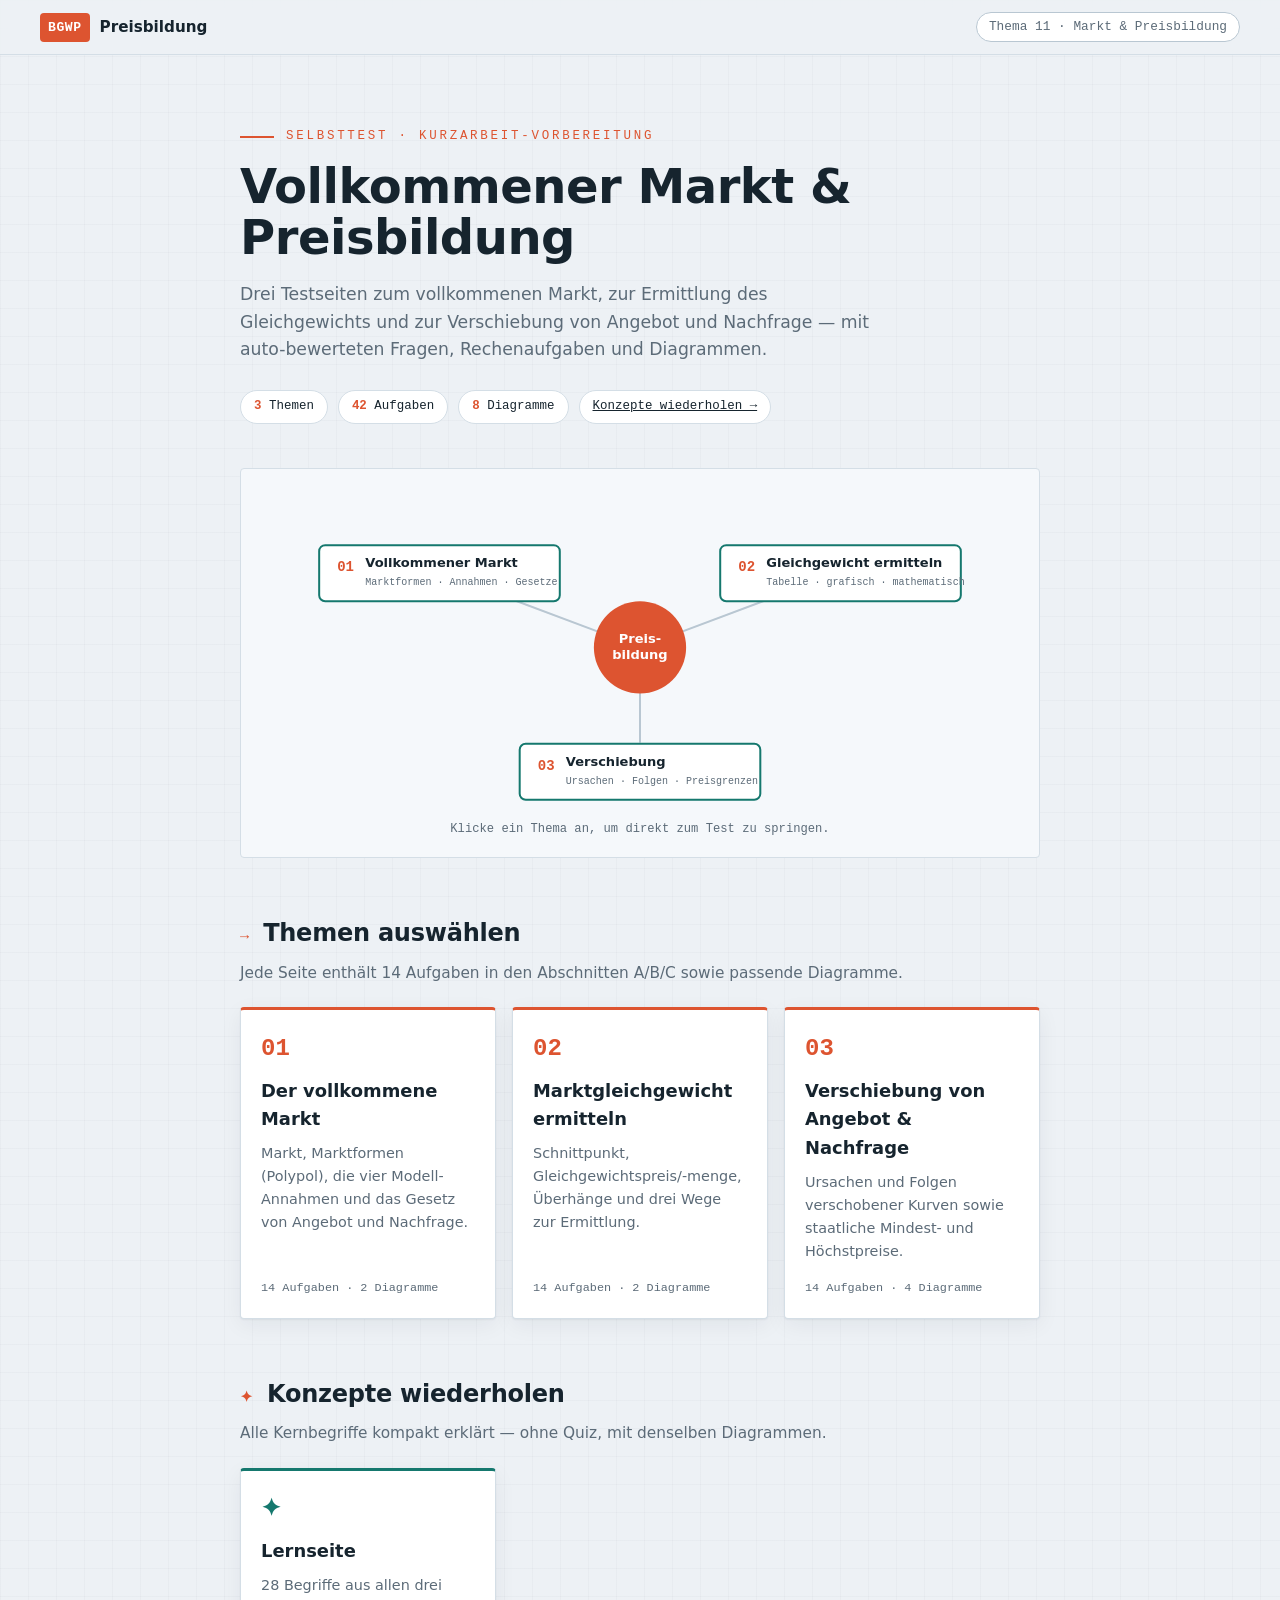
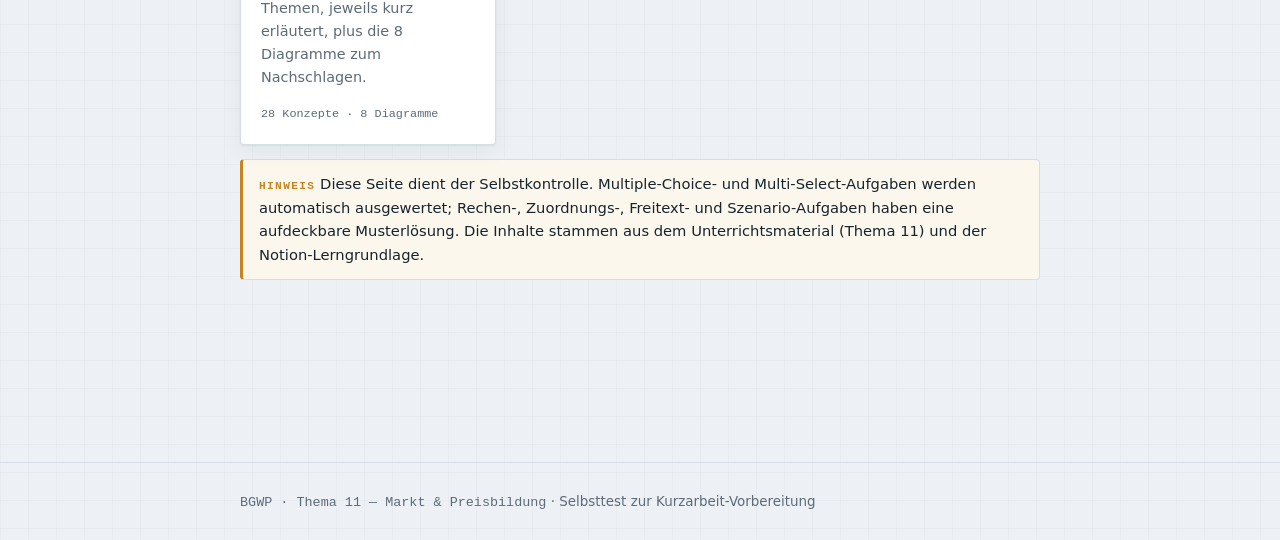
==== index.html @ 6e6ee2aa "Lernwebsite zu VWL Marktgleichgewicht" ====
<!DOCTYPE html>
<html lang="de">
<head>
<meta charset="utf-8">
<meta name="viewport" content="width=device-width, initial-scale=1">
<title>BGWP · Preisbildung — Selbsttest</title>
<link rel="stylesheet" href="assets/style.css">
</head>
<body>
<header class="topbar">
  <a class="brand" href="index.html"><span class="mark">BGWP</span><b>Preisbildung</b></a>
  <div class="spacer"></div>
  <span class="scorechip">Thema 11 · Markt &amp; Preisbildung</span>
</header>
<main><div class="wrap">

  <section class="hero">
    <p class="eyebrow">Selbsttest · Kurzarbeit-Vorbereitung</p>
    <h1>Vollkommener Markt &amp; Preisbildung</h1>
    <p class="lede">Drei Testseiten zum vollkommenen Markt, zur Ermittlung des Gleichgewichts und zur
      Verschiebung von Angebot und Nachfrage — mit auto-bewerteten Fragen, Rechenaufgaben und Diagrammen.</p>
    <div class="hero-meta">
      <span class="pill"><b>3</b> Themen</span>
      <span class="pill"><b>42</b> Aufgaben</span>
      <span class="pill"><b>8</b> Diagramme</span>
      <a class="pill" href="lernseite.html">Konzepte wiederholen →</a>
    </div>
  </section>

  <figure class="diagram">
    <svg viewBox="0 0 760 320" role="img" aria-label="Navigationsdiagramm: zentrale Preisbildung mit drei Themen — vollkommener Markt, Gleichgewicht ermitteln und Verschiebung">
      <!-- spokes -->
      <line x1="380" y1="160" x2="180" y2="85" stroke="#B9C7D2" stroke-width="2"/>
      <line x1="380" y1="160" x2="580" y2="85" stroke="#B9C7D2" stroke-width="2"/>
      <line x1="380" y1="160" x2="380" y2="255" stroke="#B9C7D2" stroke-width="2"/>
      <!-- hub -->
      <circle cx="380" cy="160" r="46" fill="#DD5430"/>
      <text x="380" y="156" text-anchor="middle" fill="#fff" style="font-family:var(--font-display);font-weight:700;font-size:13px;">Preis-</text>
      <text x="380" y="172" text-anchor="middle" fill="#fff" style="font-family:var(--font-display);font-weight:700;font-size:13px;">bildung</text>

      <!-- node 01 -->
      <a href="01-vollkommener-markt.html">
        <rect x="60" y="58" width="240" height="56" rx="6" fill="#FFFFFF" stroke="#15786E" stroke-width="2"/>
        <text x="78" y="84" style="font-family:var(--font-mono);font-weight:700;font-size:14px;fill:#DD5430;">01</text>
        <text x="106" y="80" style="font-family:var(--font-display);font-weight:700;font-size:13px;fill:#16242E;">Vollkommener Markt</text>
        <text x="106" y="98" style="font-family:var(--font-mono);font-size:10px;fill:#5C6B78;">Marktformen · Annahmen · Gesetze</text>
      </a>
      <!-- node 02 -->
      <a href="02-marktgleichgewicht-ermitteln.html">
        <rect x="460" y="58" width="240" height="56" rx="6" fill="#FFFFFF" stroke="#15786E" stroke-width="2"/>
        <text x="478" y="84" style="font-family:var(--font-mono);font-weight:700;font-size:14px;fill:#DD5430;">02</text>
        <text x="506" y="80" style="font-family:var(--font-display);font-weight:700;font-size:13px;fill:#16242E;">Gleichgewicht ermitteln</text>
        <text x="506" y="98" style="font-family:var(--font-mono);font-size:10px;fill:#5C6B78;">Tabelle · grafisch · mathematisch</text>
      </a>
      <!-- node 03 -->
      <a href="03-verschiebung-angebot-nachfrage.html">
        <rect x="260" y="256" width="240" height="56" rx="6" fill="#FFFFFF" stroke="#15786E" stroke-width="2"/>
        <text x="278" y="282" style="font-family:var(--font-mono);font-weight:700;font-size:14px;fill:#DD5430;">03</text>
        <text x="306" y="278" style="font-family:var(--font-display);font-weight:700;font-size:13px;fill:#16242E;">Verschiebung</text>
        <text x="306" y="296" style="font-family:var(--font-mono);font-size:10px;fill:#5C6B78;">Ursachen · Folgen · Preisgrenzen</text>
      </a>
    </svg>
    <figcaption>Klicke ein Thema an, um direkt zum Test zu springen.</figcaption>
  </figure>

  <div class="sec-head"><span class="ix">→</span><h2>Themen auswählen</h2></div>
  <p class="sec-sub">Jede Seite enthält 14 Aufgaben in den Abschnitten A/B/C sowie passende Diagramme.</p>

  <div class="topic-grid">
    <a class="topic-card" href="01-vollkommener-markt.html">
      <span class="tc-num">01</span>
      <h3>Der vollkommene Markt</h3>
      <p>Markt, Marktformen (Polypol), die vier Modell-Annahmen und das Gesetz von Angebot und Nachfrage.</p>
      <span class="tc-meta">14 Aufgaben · 2 Diagramme</span>
    </a>
    <a class="topic-card" href="02-marktgleichgewicht-ermitteln.html">
      <span class="tc-num">02</span>
      <h3>Marktgleichgewicht ermitteln</h3>
      <p>Schnittpunkt, Gleichgewichtspreis/-menge, Über­hänge und drei Wege zur Ermittlung.</p>
      <span class="tc-meta">14 Aufgaben · 2 Diagramme</span>
    </a>
    <a class="topic-card" href="03-verschiebung-angebot-nachfrage.html">
      <span class="tc-num">03</span>
      <h3>Verschiebung von Angebot &amp; Nachfrage</h3>
      <p>Ursachen und Folgen verschobener Kurven sowie staatliche Mindest- und Höchstpreise.</p>
      <span class="tc-meta">14 Aufgaben · 4 Diagramme</span>
    </a>
  </div>

  <div class="sec-head"><span class="ix">✦</span><h2>Konzepte wiederholen</h2></div>
  <p class="sec-sub">Alle Kernbegriffe kompakt erklärt — ohne Quiz, mit denselben Diagrammen.</p>

  <div class="topic-grid">
    <a class="topic-card" href="lernseite.html" style="border-top-color:var(--accent-2);">
      <span class="tc-num" style="color:var(--accent-2);">✦</span>
      <h3>Lernseite</h3>
      <p>28 Begriffe aus allen drei Themen, jeweils kurz erläutert, plus die 8 Diagramme zum Nachschlagen.</p>
      <span class="tc-meta">28 Konzepte · 8 Diagramme</span>
    </a>
  </div>

  <div class="note"><span class="lbl">Hinweis</span> Diese Seite dient der Selbstkontrolle. Multiple-Choice- und
    Multi-Select-Aufgaben werden automatisch ausgewertet; Rechen-, Zuordnungs-, Freitext- und Szenario-Aufgaben
    haben eine aufdeckbare Musterlösung. Die Inhalte stammen aus dem Unterrichtsmaterial (Thema 11) und der
    Notion-Lerngrundlage.</div>

</div></main>
<footer class="foot"><div class="wrap"><span class="mono">BGWP · Thema 11 — Markt &amp; Preisbildung</span> · Selbsttest zur Kurzarbeit-Vorbereitung</div></footer>
</body>
</html>
---- assets/style.css ----
/* =========================================================================
   IT-Lernmaterial · Selbsttest-Website
   Visual identity: signal-orange + deep teal on cool blue-grey paper.
   Monospace carries all technical tokens — the subject's own vernacular.
   ========================================================================= */

:root {
  --ground:      #EDF1F5;
  --surface:     #FFFFFF;
  --surface-2:   #F5F8FB;
  --ink:         #16242E;
  --muted:       #5C6B78;
  --line:        #D4DEE6;
  --line-strong: #B9C7D2;
  --accent:      #DD5430;  /* signal orange — structure, emphasis */
  --accent-deep: #B23E1F;
  --accent-tint: #FBEAE3;
  --accent-2:    #15786E;  /* teal — correct / solutions */
  --accent-2-tint:#E4F1EF;
  --warn:        #B5462F;
  --gold:        #C6841E;

  --font-display: "Segoe UI Semibold","Segoe UI",system-ui,-apple-system,sans-serif;
  --font-body:    "Segoe UI",system-ui,-apple-system,"Helvetica Neue",sans-serif;
  --font-mono:    "Cascadia Code","Cascadia Mono","Consolas",ui-monospace,"SF Mono",monospace;

  --maxw: 880px;
  --radius: 4px;
  --shadow: 0 1px 2px rgba(22,36,46,.06), 0 6px 22px rgba(22,36,46,.06);
}

* { box-sizing: border-box; }

html { scroll-behavior: smooth; scroll-padding-top: 84px; }

body {
  margin: 0;
  font-family: var(--font-body);
  color: var(--ink);
  background: var(--ground);
  line-height: 1.6;
  -webkit-font-smoothing: antialiased;
  background-image:
    linear-gradient(rgba(22,36,46,.022) 1px, transparent 1px),
    linear-gradient(90deg, rgba(22,36,46,.022) 1px, transparent 1px);
  background-size: 28px 28px;
}

/* ---------- top bar ---------------------------------------------------- */
.topbar {
  position: sticky; top: 0; z-index: 50;
  display: flex; align-items: center; gap: 16px;
  padding: 12px clamp(16px,4vw,40px);
  background: rgba(237,241,245,.86);
  backdrop-filter: blur(8px);
  border-bottom: 1px solid var(--line);
}
.brand { display: flex; align-items: center; gap: 10px; text-decoration: none; color: var(--ink); }
.brand .mark {
  font-family: var(--font-mono); font-weight: 700; letter-spacing: .04em;
  background: var(--accent); color: #fff; padding: 4px 8px; border-radius: var(--radius);
  font-size: .82rem;
}
.brand .mark .slash { opacity: .6; }
.brand b { font-weight: 700; font-size: .95rem; }
.brand span.sub { color: var(--muted); font-size: .8rem; }
.topbar .spacer { flex: 1; }
.topnav { display: flex; gap: 2px; flex-wrap: wrap; }
.topnav a {
  font-family: var(--font-mono); font-size: .82rem; text-decoration: none;
  color: var(--muted); padding: 5px 9px; border-radius: var(--radius);
}
.topnav a:hover { color: var(--ink); background: var(--surface-2); }
.topnav a.current { color: #fff; background: var(--accent); }

/* score chip */
.scorechip {
  font-family: var(--font-mono); font-size: .8rem; color: var(--muted);
  border: 1px solid var(--line-strong); border-radius: 999px; padding: 4px 12px;
  background: var(--surface); white-space: nowrap;
}
.scorechip b { color: var(--accent-2); }

/* ---------- layout ----------------------------------------------------- */
.wrap { max-width: var(--maxw); margin: 0 auto; padding: 0 clamp(16px,4vw,40px); }
main { padding-bottom: 96px; }

/* ---------- hero ------------------------------------------------------- */
.hero { padding: clamp(36px,7vw,72px) 0 clamp(28px,4vw,40px); }
.eyebrow {
  font-family: var(--font-mono); font-size: .78rem; letter-spacing: .22em;
  text-transform: uppercase; color: var(--accent); margin: 0 0 14px;
  display: flex; align-items: center; gap: 12px;
}
.eyebrow::before { content:""; width: 34px; height: 2px; background: var(--accent); display:inline-block; }

.hero-num {
  font-family: var(--font-mono); font-weight: 700;
  font-size: clamp(3.4rem,12vw,7rem); line-height: .9; color: var(--ink);
  display: flex; align-items: baseline; gap: .15em;
}
.hero-num .hash { color: var(--accent); font-size: .5em; }
h1 {
  font-family: var(--font-display); font-weight: 700;
  font-size: clamp(1.8rem,4.4vw,3rem); line-height: 1.06; margin: 6px 0 0;
  letter-spacing: -.01em;
}
.hero .lede { font-size: 1.08rem; color: var(--muted); max-width: 60ch; margin: 18px 0 0; }

.hero-meta { display: flex; flex-wrap: wrap; gap: 10px; margin-top: 26px; }
.pill {
  font-family: var(--font-mono); font-size: .78rem; color: var(--ink);
  background: var(--surface); border: 1px solid var(--line); border-radius: 999px;
  padding: 6px 13px;
}
.pill b { color: var(--accent); }

/* ---------- section heads --------------------------------------------- */
.sec-head { margin: 56px 0 8px; display: flex; align-items: baseline; gap: 14px; }
.sec-head .ix {
  font-family: var(--font-mono); color: var(--accent); font-weight: 700; font-size: .95rem;
}
.sec-head h2 {
  font-family: var(--font-display); font-weight: 700; font-size: 1.5rem; margin: 0;
  letter-spacing: -.01em;
}
.sec-sub { color: var(--muted); margin: 0 0 22px; font-size: .96rem; }
hr.rule { border: 0; border-top: 1px solid var(--line); margin: 0; }

/* ---------- question cards -------------------------------------------- */
.q {
  background: var(--surface); border: 1px solid var(--line); border-radius: var(--radius);
  box-shadow: var(--shadow); margin: 18px 0; overflow: hidden;
  border-left: 3px solid var(--line-strong);
}
.q.answered-ok  { border-left-color: var(--accent-2); }
.q.answered-bad { border-left-color: var(--accent); }

.q-head {
  display: flex; align-items: center; gap: 12px;
  padding: 14px 22px 0;
}
.q-num {
  font-family: var(--font-mono); font-weight: 700; color: var(--accent); font-size: .95rem;
}
.q-type {
  font-family: var(--font-mono); font-size: .68rem; letter-spacing: .12em; text-transform: uppercase;
  color: var(--muted); border: 1px solid var(--line); border-radius: 999px; padding: 2px 9px;
}
.q-type.calc { color: var(--accent-deep); border-color: var(--accent-tint); background: var(--accent-tint); }
.q-pts { margin-left: auto; font-family: var(--font-mono); font-size: .72rem; color: var(--muted); }

.q-body { padding: 12px 22px 4px; }
.q-text { margin: 0 0 14px; font-size: 1.02rem; }
.q-text strong { font-weight: 700; }
.q-body code, .mono { font-family: var(--font-mono); }
.q-body code {
  background: var(--surface-2); border: 1px solid var(--line); border-radius: 3px;
  padding: .05em .4em; font-size: .92em;
}

/* options */
.q-options { list-style: none; margin: 0 0 8px; padding: 0; display: grid; gap: 8px; }
.opt {
  display: flex; align-items: flex-start; gap: 11px;
  padding: 11px 14px; border: 1px solid var(--line); border-radius: var(--radius);
  cursor: pointer; transition: background .12s, border-color .12s; background: var(--surface);
  font-size: .98rem;
}
.opt:hover { background: var(--surface-2); border-color: var(--line-strong); }
.opt .tick {
  flex: none; width: 20px; height: 20px; border: 1.5px solid var(--line-strong);
  border-radius: 50%; display: grid; place-items: center; margin-top: 1px;
  font-family: var(--font-mono); font-size: .7rem; color: transparent;
}
.opt[data-multi="true"] .tick { border-radius: 4px; }
.q-options.locked .opt { cursor: default; }
.opt.picked { border-color: var(--ink); background: var(--surface-2); }
.opt.picked .tick { background: var(--ink); border-color: var(--ink); color: #fff; }
.q-options:not(.locked) .opt.picked .tick::after { content: "✓"; }
.opt.correct   { border-color: var(--accent-2); background: var(--accent-2-tint); }
.opt.correct .tick { background: var(--accent-2); border-color: var(--accent-2); color:#fff; }
.opt.wrong     { border-color: var(--warn); background: var(--accent-tint); }
.opt.wrong .tick { background: var(--warn); border-color: var(--warn); color:#fff; }
.opt.reveal-correct { border-color: var(--accent-2); }
.opt.reveal-correct .tick { color: var(--accent-2); border-color: var(--accent-2); }

/* reveal button + solution */
.q-foot { padding: 4px 22px 18px; display: flex; gap: 10px; flex-wrap: wrap; }
.q-reveal {
  font-family: var(--font-mono); font-size: .82rem; cursor: pointer;
  background: transparent; color: var(--accent-2); border: 1px solid var(--accent-2);
  border-radius: var(--radius); padding: 7px 14px; transition: background .12s,color .12s;
}
.q-reveal:hover { background: var(--accent-2); color: #fff; }
.q-reveal[aria-expanded="true"] { background: var(--accent-2); color:#fff; }
.q-check {
  font-family: var(--font-mono); font-size: .82rem; cursor: pointer;
  background: var(--ink); color: #fff; border: 1px solid var(--ink);
  border-radius: var(--radius); padding: 7px 14px;
}
.q-check:hover { background: #0e1920; }

.q-solution {
  margin: 14px 22px 20px; padding: 16px 18px;
  background: var(--accent-2-tint); border: 1px solid #BFE0DB; border-left: 3px solid var(--accent-2);
  border-radius: var(--radius); font-size: .96rem;
}
.q-solution[hidden] { display: none; }
.q-solution .sol-label {
  font-family: var(--font-mono); font-size: .68rem; letter-spacing: .14em; text-transform: uppercase;
  color: var(--accent-2); font-weight: 700; display: block; margin-bottom: 8px;
}
.q-solution p { margin: 0 0 8px; }
.q-solution p:last-child { margin-bottom: 0; }
.q-solution ul, .q-solution ol { margin: 6px 0; padding-left: 22px; }
.q-solution li { margin: 4px 0; }
.q-solution code {
  font-family: var(--font-mono); background: rgba(255,255,255,.7);
  border: 1px solid #BFE0DB; border-radius: 3px; padding: .04em .35em;
}
.q-solution .step {
  font-family: var(--font-mono); font-size: .9rem; background: rgba(255,255,255,.75);
  border: 1px solid #CFE5E1; border-radius: 4px; padding: 8px 12px; margin: 8px 0; white-space: pre-wrap;
}
.tag-mistake {
  display:inline-block; font-family:var(--font-mono); font-size:.7rem; color:var(--warn);
  background:var(--accent-tint); border:1px solid #EBC9BD; border-radius:999px; padding:1px 8px; margin-right:6px;
}

/* ---------- figures / diagrams ---------------------------------------- */
figure.diagram {
  margin: 4px 0 16px; padding: 18px; background: var(--surface-2);
  border: 1px solid var(--line); border-radius: var(--radius); overflow-x: auto;
}
figure.diagram svg { display: block; max-width: 100%; height: auto; margin: 0 auto; }
figure.diagram figcaption {
  font-family: var(--font-mono); font-size: .76rem; color: var(--muted);
  margin-top: 12px; text-align: center;
}
.svg-label { font-family: var(--font-mono); font-size: 12px; fill: var(--ink); }
.svg-label-sm { font-family: var(--font-mono); font-size: 10px; fill: var(--muted); }
.svg-title { font-family: var(--font-body); font-weight: 700; font-size: 13px; fill: var(--ink); }

/* ---------- gallery page ---------------------------------------------- */
.gal-nav { display: flex; flex-wrap: wrap; gap: 8px; margin-top: 18px; }
.gal-nav a.pill { text-decoration: none; transition: border-color .15s, transform .15s; }
.gal-nav a.pill:hover { border-color: var(--line-strong); transform: translateY(-2px); }
.gal-nav .cnt {
  font-family: var(--font-mono); font-size: .7rem; color: var(--accent); margin-left: 4px;
}
.sec-sub .src-link { color: var(--accent); text-decoration: none; font-weight: 600; }
.sec-sub .src-link:hover { text-decoration: underline; }
.gal-grid {
  display: grid; grid-template-columns: repeat(auto-fill, minmax(360px, 1fr));
  gap: 16px; margin-top: 8px;
}
.gal-item { display: flex; }
.gal-item figure.diagram { margin: 0; width: 100%; }

/* ---------- learning page (concept review) ---------------------------- */
.learn-grid {
  display: grid; grid-template-columns: repeat(auto-fill, minmax(260px, 1fr));
  gap: 12px; margin: 8px 0 18px;
}
.learn-card {
  background: var(--surface); border: 1px solid var(--line); border-radius: var(--radius);
  border-left: 3px solid var(--accent-2); padding: 14px 16px; box-shadow: var(--shadow);
}
.learn-card .lc-term {
  font-family: var(--font-mono); font-weight: 700; color: var(--accent-2);
  font-size: .92rem; display: block; margin-bottom: 5px;
}
.learn-card .lc-def { margin: 0; font-size: .92rem; color: var(--ink); }
.learn-card .lc-def code {
  font-family: var(--font-mono); background: var(--surface-2);
  border: 1px solid var(--line); border-radius: 3px; padding: .04em .35em; font-size: .9em;
}

/* ---------- reference tables ------------------------------------------ */
.tbl-wrap { overflow-x: auto; margin: 4px 0 12px; }
table.ref {
  border-collapse: collapse; width: 100%; font-size: .9rem; background: var(--surface);
}
table.ref th, table.ref td { border: 1px solid var(--line); padding: 8px 11px; text-align: left; vertical-align: top; }
table.ref th { background: var(--ink); color: #fff; font-weight: 600; font-size: .82rem; }
table.ref tr:nth-child(even) td { background: var(--surface-2); }
table.ref code, table.ref .mono { font-family: var(--font-mono); font-size: .9em; }

/* ---------- callouts --------------------------------------------------- */
.note {
  border: 1px solid var(--line); border-left: 3px solid var(--gold); background: #FCF7EC;
  border-radius: var(--radius); padding: 12px 16px; margin: 14px 0; font-size: .92rem;
}
.note .lbl { font-family: var(--font-mono); font-size: .7rem; letter-spacing:.12em; text-transform:uppercase; color: var(--gold); font-weight:700; }

/* ---------- index page topic grid ------------------------------------- */
.topic-grid { display: grid; grid-template-columns: repeat(auto-fill,minmax(250px,1fr)); gap: 16px; margin: 8px 0 0; }
.topic-card {
  display: flex; flex-direction: column; gap: 8px; text-decoration: none; color: var(--ink);
  background: var(--surface); border: 1px solid var(--line); border-radius: var(--radius);
  padding: 20px; box-shadow: var(--shadow); transition: transform .14s, border-color .14s, box-shadow .14s;
  border-top: 3px solid var(--accent);
}
.topic-card:hover { transform: translateY(-3px); border-color: var(--line-strong);
  box-shadow: 0 8px 30px rgba(22,36,46,.12); }
.topic-card .tc-num { font-family: var(--font-mono); font-weight: 700; color: var(--accent); font-size: 1.5rem; }
.topic-card h3 { font-family: var(--font-display); margin: 0; font-size: 1.12rem; }
.topic-card p { margin: 0; color: var(--muted); font-size: .9rem; }
.topic-card .tc-meta { margin-top: auto; font-family: var(--font-mono); font-size: .74rem; color: var(--muted); padding-top: 8px; }

/* ---------- pager (prev/next) ----------------------------------------- */
.pager { display: flex; justify-content: space-between; gap: 12px; margin-top: 64px; }
.pager a {
  flex: 1; text-decoration: none; color: var(--ink); background: var(--surface);
  border: 1px solid var(--line); border-radius: var(--radius); padding: 16px 18px;
  transition: border-color .14s, background .14s;
}
.pager a:hover { border-color: var(--accent); }
.pager a.next { text-align: right; }
.pager a span { display: block; font-family: var(--font-mono); font-size: .72rem; color: var(--muted); letter-spacing:.1em; text-transform:uppercase; }
.pager a b { font-weight: 700; }
.pager a[aria-disabled="true"] { opacity: .4; pointer-events: none; }

/* ---------- controls bar ---------------------------------------------- */
.controls { display: flex; flex-wrap: wrap; gap: 10px; align-items: center; margin: 8px 0 24px; }
.btn {
  font-family: var(--font-mono); font-size: .82rem; cursor: pointer; border-radius: var(--radius);
  padding: 8px 15px; border: 1px solid var(--line-strong); background: var(--surface); color: var(--ink);
  transition: background .12s, border-color .12s, color .12s;
}
.btn:hover { border-color: var(--accent); }
.btn.primary { background: var(--accent); border-color: var(--accent); color: #fff; }
.btn.primary:hover { background: var(--accent-deep); border-color: var(--accent-deep); }

/* ---------- footer ----------------------------------------------------- */
.foot { border-top: 1px solid var(--line); margin-top: 72px; padding: 28px 0; color: var(--muted); font-size: .84rem; }
.foot .mono { font-family: var(--font-mono); }

/* ---------- accessibility & motion ------------------------------------ */
:focus-visible { outline: 2px solid var(--accent); outline-offset: 2px; }
@media (prefers-reduced-motion: reduce) {
  * { animation: none !important; transition: none !important; scroll-behavior: auto; }
}
@media (max-width: 620px) {
  .topnav { display: none; }
  .q-head, .q-body, .q-foot { padding-left: 16px; padding-right: 16px; }
  .q-solution { margin-left: 16px; margin-right: 16px; }
}
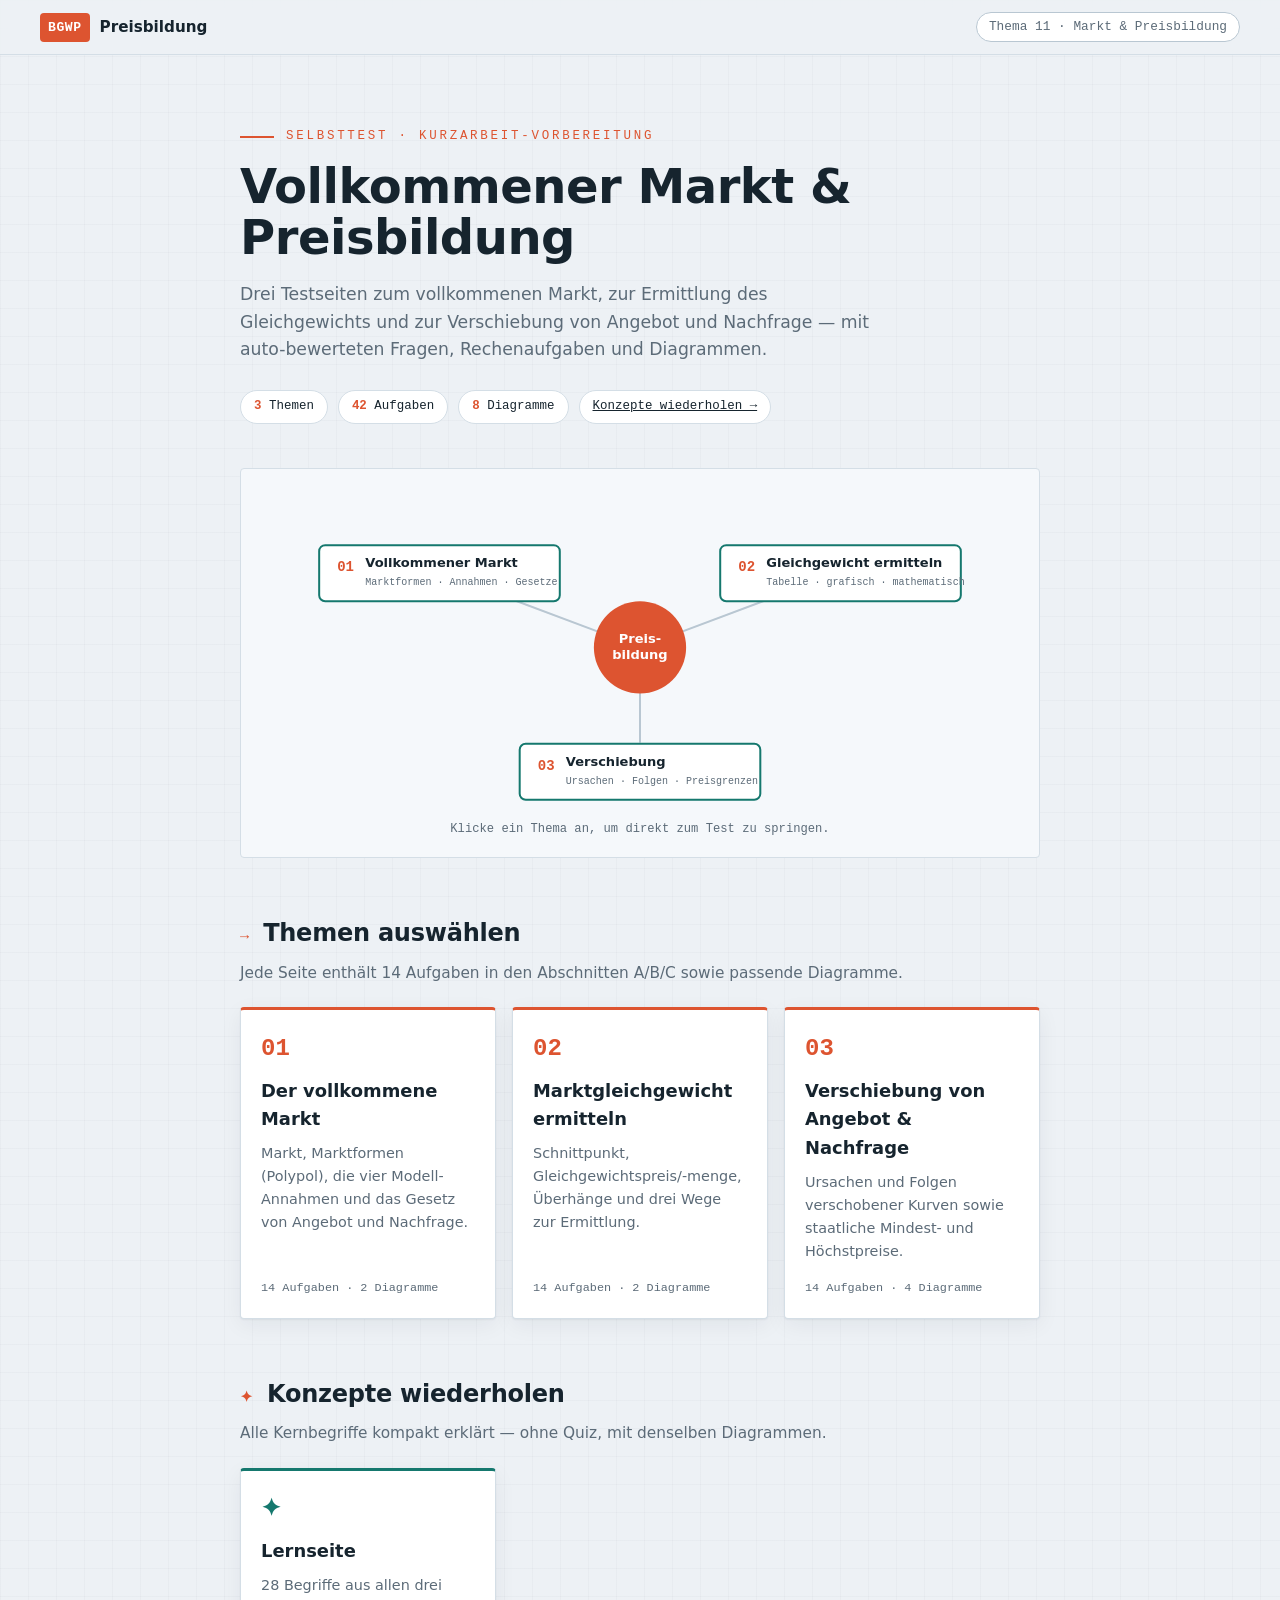
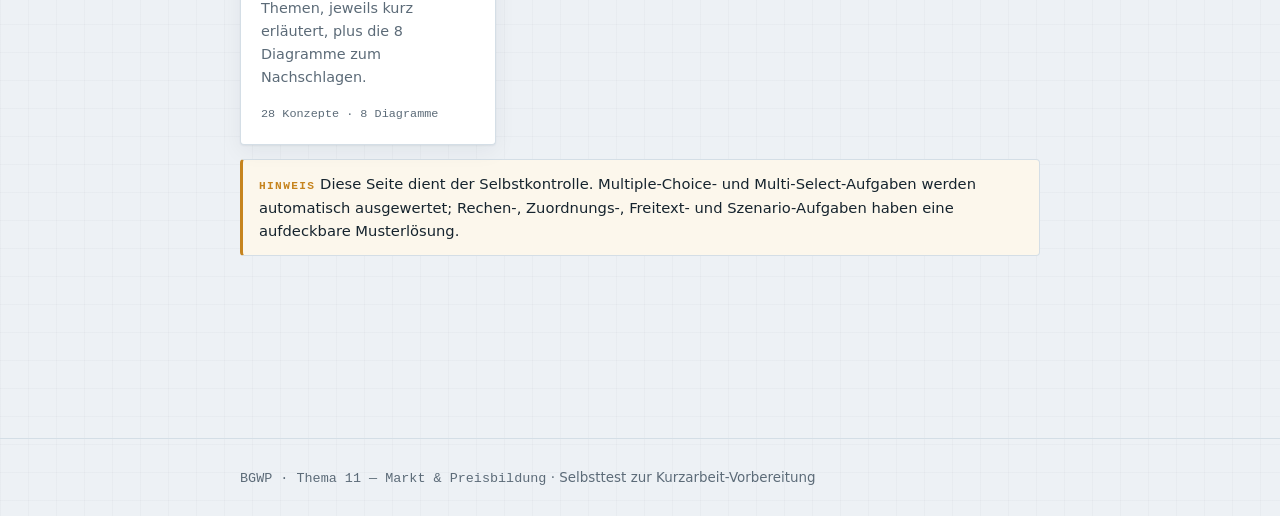
==== commit d42bd0c2: "Minor fixes" ====
--- a/index.html
+++ b/index.html
@@ -101,8 +101,7 @@
 
   <div class="note"><span class="lbl">Hinweis</span> Diese Seite dient der Selbstkontrolle. Multiple-Choice- und
     Multi-Select-Aufgaben werden automatisch ausgewertet; Rechen-, Zuordnungs-, Freitext- und Szenario-Aufgaben
-    haben eine aufdeckbare Musterlösung. Die Inhalte stammen aus dem Unterrichtsmaterial (Thema 11) und der
-    Notion-Lerngrundlage.</div>
+    haben eine aufdeckbare Musterlösung.</div>
 
 </div></main>
 <footer class="foot"><div class="wrap"><span class="mono">BGWP · Thema 11 — Markt &amp; Preisbildung</span> · Selbsttest zur Kurzarbeit-Vorbereitung</div></footer>
